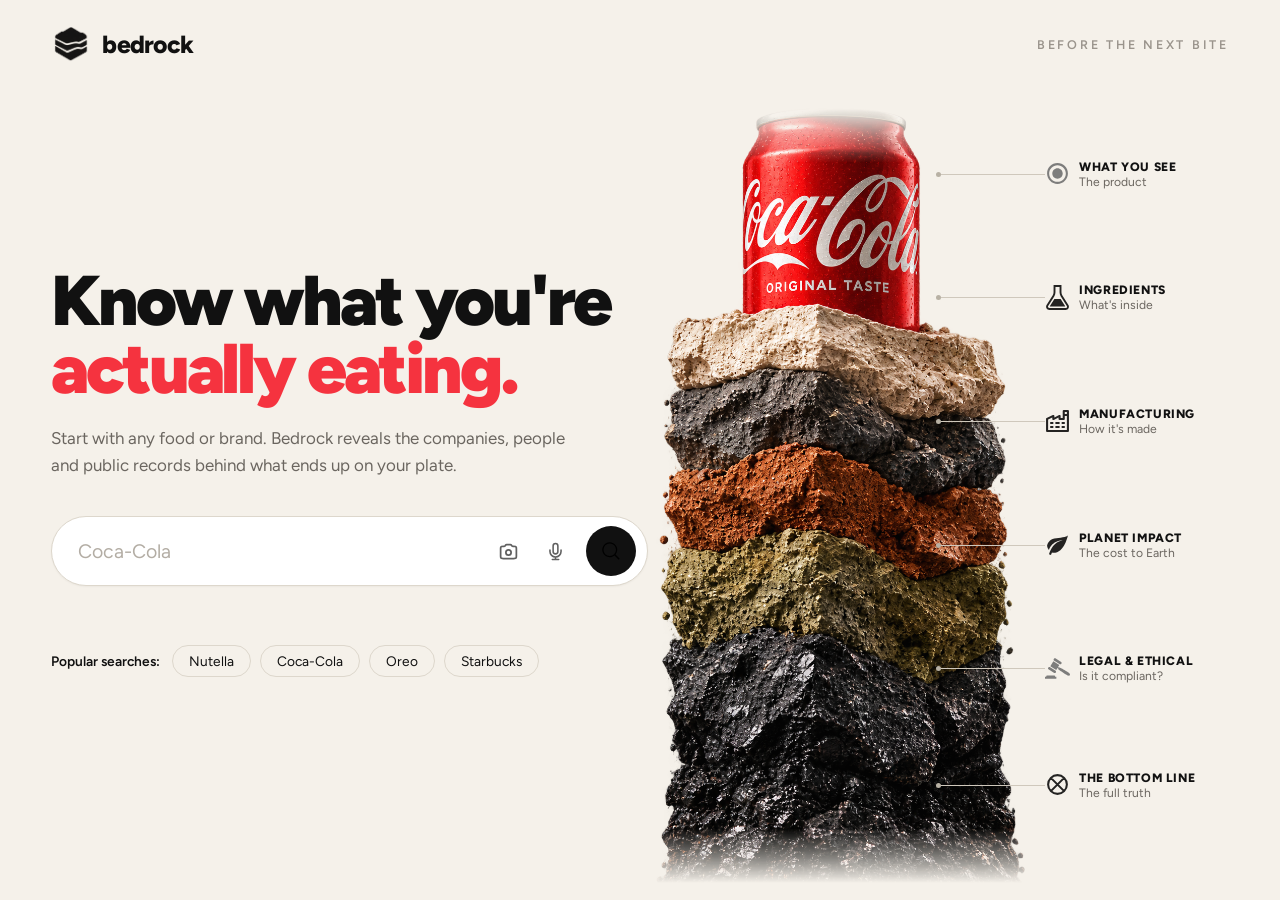
==== frontend/index.html @ 563b5933 "Merge pull request #20 from weijt606/feat/hero-ui The hero, built from the design" ====
<!doctype html>
<html lang="en">
  <head>
    <meta charset="utf-8">
    <meta name="viewport" content="width=device-width, initial-scale=1">
    <title>Bedrock — know what you're actually eating</title>
    <link rel="icon" href="assets/Logo.png">
    <link rel="preconnect" href="https://fonts.googleapis.com">
    <link rel="preconnect" href="https://fonts.gstatic.com" crossorigin>
    <link rel="stylesheet" href="https://fonts.googleapis.com/css2?family=Figtree:wght@400;500;600;800;900&family=IBM+Plex+Mono:wght@400;500&display=swap">
    <link rel="stylesheet" href="styles.css">
  </head>
  <body class="is-loading">
    <div class="skeleton-screen" aria-hidden="true">
      <div class="skeleton skeleton-logo"></div>
      <div class="skeleton-stack">
        <div class="skeleton skeleton-eyebrow"></div>
        <div class="skeleton skeleton-title"></div>
        <div class="skeleton skeleton-copy"></div>
        <div class="skeleton skeleton-composer"></div>
      </div>
    </div>

    <header class="masthead">
      <a class="brand" href="./">
        <img src="assets/Logo.png" alt="" width="40" height="38">
        <span>bedrock</span>
      </a>
      <p class="tagline">Before the next bite</p>
    </header>

    <main class="app" id="app" aria-busy="true">
      <section class="start" id="start">
        <div class="start__copy">
          <h1 id="start-title">Know what you're<br><em>actually eating.</em></h1>
          <p class="lede">
            Start with any food or brand. Bedrock reveals the companies, people and
            public records behind what ends up on your plate.
          </p>

          <form class="composer" id="intake-form" autocomplete="off">
            <div class="media-preview" id="media-preview" hidden>
              <img id="photo-preview" alt="">
              <span id="attachment-label"></span>
              <button class="remove-media" id="remove-photo" type="button" aria-label="Remove photo">&times;</button>
            </div>

            <div class="composer__bar">
              <textarea id="subject" rows="1" placeholder="Coca-Cola" aria-label="Product or brand"></textarea>

              <div class="default-controls">
                <div class="composer__actions">
                  <button class="icon-button" id="photo-button" type="button" aria-label="Photograph the label">
                    <img src="assets/camera-svgrepo-com.svg" alt="" width="21" height="21">
                  </button>
                  <input id="photo-input" type="file" accept="image/*" capture="environment" hidden>
                  <button class="icon-button" id="voice-button" type="button" aria-label="Say the name">
                    <img src="assets/microphone-alt-1-svgrepo-com.svg" alt="" width="19" height="19">
                  </button>
                  <button class="send-button" type="submit" aria-label="Trace it">
                    <img src="assets/magnifying-glass-backup-svgrepo-com.svg" alt="" width="20" height="20">
                  </button>
                </div>
              </div>

              <div class="recording-controls" hidden>
                <button class="recording-button" id="cancel-recording" type="button">Cancel</button>
                <div class="waveform" aria-hidden="true"><i></i><i></i><i></i><i></i><i></i><i></i><i></i></div>
                <button class="recording-button stop-button" id="stop-recording" type="button">Stop</button>
              </div>
            </div>
          </form>

          <p class="helper" id="helper"></p>

          <div class="popular">
            <span>Popular searches:</span>
            <button type="button" data-suggest="Nutella">Nutella</button>
            <button type="button" data-suggest="Coca-Cola">Coca-Cola</button>
            <button type="button" data-suggest="Oreo">Oreo</button>
            <button type="button" data-suggest="Starbucks">Starbucks</button>
          </div>
        </div>

        <!-- The core sample. Six strata, each one a question the dig answers. -->
        <div class="core" aria-hidden="true">
          <img class="core__stack" src="assets/Coca-cola.png" alt="">
          <ul class="core__legend">
            <li style="--y:9%"><img src="assets/circle-dot-svgrepo-com.svg" alt=""><b>What you see</b><span>The product</span></li>
            <li style="--y:26%"><img src="assets/flask-2-svgrepo-com.svg" alt=""><b>Ingredients</b><span>What's inside</span></li>
            <li style="--y:43%"><img src="assets/factory-svgrepo-com.svg" alt=""><b>Manufacturing</b><span>How it's made</span></li>
            <li style="--y:60%"><img src="assets/leaf-svgrepo-com.svg" alt=""><b>Planet impact</b><span>The cost to Earth</span></li>
            <li style="--y:77%"><img src="assets/legal-hammer-symbol-svgrepo-com.svg" alt=""><b>Legal &amp; ethical</b><span>Is it compliant?</span></li>
            <li style="--y:93%"><img src="assets/circle-quarters-svgrepo-com.svg" alt=""><b>The bottom line</b><span>The full truth</span></li>
          </ul>
        </div>
      </section>

      <section class="dig" id="dig" hidden>
        <p class="eyebrow" id="dig-subject"></p>
        <ol class="chain" id="chain"></ol>
        <p class="probe" id="probe" hidden>
          <span class="probe__q" id="probe-q"></span>
          <span class="probe__t" id="probe-t">0s</span>
        </p>
      </section>

      <section class="result" id="result" hidden>
        <div class="score" id="score"></div>
        <div id="concerns"></div>
        <ol class="story" id="story"></ol>
        <details class="sources" id="sources-wrap">
          <summary>Every document behind this <span id="sources-count"></span></summary>
          <ul class="sources__list" id="sources"></ul>
        </details>
        <button class="send-button send-button--wide" id="again" type="button">Trace another</button>
      </section>

      <details class="response" id="response-panel" hidden>
        <summary>Raw stream</summary>
        <pre id="response-output"></pre>
      </details>
    </main>

    <p class="notice" id="notice" role="status"></p>
    <script src="app.js"></script>
  </body>
</html>
---- frontend/styles.css ----
/* Bedrock — the core sample.
   Warm paper, near-black ink, one red. The hero is a literal core sample: the
   product sitting on the strata underneath it, each labelled with a question the
   dig answers. Everything below the fold keeps the same palette but goes quiet,
   because the findings should read like a record, not a landing page. */

:root {
  --paper:      #f5f1ea;
  --paper-warm: #efeae1;
  --ink:        #111111;
  --ink-soft:   #6b6660;
  --red:        #f5333f;
  --line:       #ddd7cc;
  --sans: "Figtree", -apple-system, BlinkMacSystemFont, "Segoe UI", sans-serif;
  --mono: "IBM Plex Mono", ui-monospace, SFMono-Regular, Menlo, monospace;
}

* { box-sizing: border-box; }

body {
  margin: 0;
  min-height: 100vh;
  background: var(--paper);
  color: var(--ink);
  font-family: var(--sans);
  -webkit-font-smoothing: antialiased;
  overflow-x: hidden;
}

/* ------------------------------------------------------------- masthead */
.masthead {
  display: flex; align-items: center; justify-content: space-between;
  gap: 1.5rem; padding: 1.6rem clamp(1.25rem, 4vw, 3.25rem) 0;
}
.brand { display: flex; align-items: center; gap: .7rem; text-decoration: none; color: inherit; }
.brand img { display: block; width: 40px; height: auto; }
.brand span { font-size: 1.55rem; font-weight: 800; letter-spacing: -.03em; }
.tagline {
  margin: 0; font-size: .78rem; font-weight: 600; letter-spacing: .22em;
  text-transform: uppercase; color: #9a948c;
}

/* ------------------------------------------------------------- hero */
.app { position: relative; }
.start {
  display: grid;
  grid-template-columns: minmax(0, 1.12fr) minmax(0, 1fr);
  align-items: center;
  gap: clamp(1rem, 4vw, 3rem);
  padding: clamp(1.5rem, 5vh, 4rem) clamp(1.25rem, 4vw, 3.25rem) 3rem;
  min-height: calc(100vh - 5rem);
}
.start[hidden] { display: none; }
.start__copy { max-width: 40rem; }

h1 {
  margin: 0 0 1.4rem;
  font-size: clamp(2.6rem, 5.5vw, 4.5rem);
  font-weight: 900;
  line-height: .96;
  letter-spacing: -.045em;
}
h1 em { font-style: normal; color: var(--red); }

.lede {
  margin: 0 0 2.3rem;
  max-width: 33rem;
  font-size: 1.06rem;
  line-height: 1.62;
  color: var(--ink-soft);
}

/* ------------------------------------------------------------- composer */
.composer { margin: 0; }
.composer__bar {
  display: flex; align-items: center; gap: .75rem;
  background: #fff;
  border: 1px solid var(--line);
  border-radius: 999px;
  padding: .55rem .7rem .55rem 1.6rem;
  box-shadow: 0 1px 2px rgba(17, 17, 17, .04);
  transition: border-color .2s ease, box-shadow .2s ease;
  max-width: 41rem;
}
.composer__bar:focus-within {
  border-color: #c3bcae;
  box-shadow: 0 4px 18px rgba(17, 17, 17, .07);
}
#subject {
  flex: 1; min-width: 0; border: 0; background: none; resize: none;
  font-family: inherit; font-size: 1.22rem; color: var(--ink);
  padding: .75rem 0; line-height: 1.35; max-height: 7rem;
}
#subject:focus { outline: none; }
#subject::placeholder { color: #b3ada4; }

.default-controls, .composer__actions, .recording-controls {
  display: flex; align-items: center; gap: .35rem;
}
.default-controls[hidden], .recording-controls[hidden] { display: none; }

.icon-button, .send-button {
  display: grid; place-items: center; border: 0; cursor: pointer;
  background: none; border-radius: 999px; transition: .18s ease;
}
.icon-button { width: 2.6rem; height: 2.6rem; opacity: .62; }
.icon-button:hover, .icon-button:focus-visible { opacity: 1; background: var(--paper-warm); }
.icon-button img { display: block; }

.send-button {
  width: 3.1rem; height: 3.1rem; background: var(--ink); margin-left: .25rem;
}
.send-button img { filter: invert(1); }
.send-button:hover, .send-button:focus-visible { transform: scale(1.05); }
.send-button--wide {
  width: auto; height: auto; padding: .85rem 1.7rem; color: var(--paper);
  font-family: var(--sans); font-size: .82rem; font-weight: 600;
  letter-spacing: .1em; text-transform: uppercase; margin: 2.4rem 0 0;
}

.recording-controls { flex: 1; justify-content: space-between; padding: .4rem 0; }
.recording-button {
  border: 1px solid var(--line); background: none; border-radius: 999px;
  padding: .45rem 1rem; font: inherit; font-size: .82rem; cursor: pointer; color: var(--ink-soft);
}
.recording-button.stop-button { background: var(--ink); color: var(--paper); border-color: var(--ink); }
.waveform { display: flex; align-items: center; gap: 3px; height: 1.4rem; }
.waveform i {
  width: 3px; height: 40%; background: var(--red); border-radius: 2px;
  animation: pulse .9s ease-in-out infinite;
}
.waveform i:nth-child(2n) { animation-delay: .12s; }
.waveform i:nth-child(3n) { animation-delay: .26s; }
@keyframes pulse { 0%, 100% { height: 25%; } 50% { height: 100%; } }

.media-preview {
  display: flex; align-items: center; gap: .8rem; margin: 0 0 .9rem;
  padding: .55rem .8rem; border: 1px solid var(--line); border-radius: 1rem;
  background: #fff; max-width: 41rem; font-size: .86rem; color: var(--ink-soft);
}
.media-preview[hidden] { display: none; }
.media-preview img { width: 2.6rem; height: 2.6rem; object-fit: cover; border-radius: .6rem; }
.remove-media {
  margin-left: auto; border: 0; background: none; cursor: pointer;
  font-size: 1.3rem; line-height: 1; color: var(--ink-soft);
}

.helper { margin: .9rem 0 0; min-height: 1.2rem; font-size: .84rem; color: var(--ink-soft); }

.popular {
  display: flex; align-items: center; flex-wrap: wrap; gap: .55rem;
  margin: 1.6rem 0 0; font-size: .86rem;
}
.popular span { font-weight: 600; margin-right: .2rem; }
.popular button {
  border: 1px solid var(--line); background: none; border-radius: 999px;
  padding: .42rem 1rem; font: inherit; font-size: .86rem; cursor: pointer;
  color: var(--ink); transition: .18s ease;
}
.popular button:hover, .popular button:focus-visible { background: #fff; border-color: #c3bcae; }

/* ------------------------------------------------------------- core sample */
.core { position: relative; align-self: stretch; min-height: 30rem; }
.core__stack {
  position: absolute; right: 26%; bottom: -3rem; height: calc(100% + 3rem);
  width: auto; max-width: none; object-fit: contain; object-position: bottom;
  /* The photograph carries its own dark studio ground. Two masks are composited
     so it sits on paper instead of reading as a pasted rectangle: a soft ellipse
     that holds the subject, and edge fades that kill the four straight borders. */
  -webkit-mask-image:
    linear-gradient(to right, transparent 0, #000 9%, #000 91%, transparent 100%),
    linear-gradient(to bottom, transparent 0, #000 7%, #000 93%, transparent 100%);
  mask-image:
    linear-gradient(to right, transparent 0, #000 9%, #000 91%, transparent 100%),
    linear-gradient(to bottom, transparent 0, #000 7%, #000 93%, transparent 100%);
  -webkit-mask-composite: source-in;
  mask-composite: intersect;
  -webkit-mask-repeat: no-repeat;
  mask-repeat: no-repeat;
  -webkit-mask-size: 100% 100%;
  mask-size: 100% 100%;
}

.core__legend { position: absolute; inset: 0; margin: 0; padding: 0; list-style: none; }
.core__legend li {
  position: absolute; right: 0; top: var(--y); transform: translateY(-50%);
  display: grid; grid-template-columns: 1.55rem 1fr; column-gap: .6rem;
  width: 11.5rem; align-items: center;
}
/* the leader line back to the stratum it names */
.core__legend li::before {
  content: ""; position: absolute; right: 100%; top: 50%; width: 6.5rem;
  height: 1px; background: #cfc8bc;
}
.core__legend li::after {
  content: ""; position: absolute; right: calc(100% + 6.5rem); top: 50%;
  width: 5px; height: 5px; margin-top: -2px; border-radius: 50%; background: #b8b1a4;
}
.core__legend img { grid-row: span 2; width: 1.55rem; height: 1.55rem; opacity: .85; }
.core__legend b {
  font-size: .76rem; font-weight: 800; letter-spacing: .05em; text-transform: uppercase;
}
.core__legend span { font-size: .76rem; color: var(--ink-soft); }

/* ------------------------------------------------------------- the dig */
.dig, .result { width: min(46rem, 92vw); margin: 0 auto; padding: 0 0 3rem; }
.dig[hidden], .result[hidden] { display: none; }
.eyebrow {
  font-family: var(--mono); font-size: .7rem; letter-spacing: .2em;
  text-transform: uppercase; color: var(--ink-soft); margin: 0 0 1rem;
}

.chain { list-style: none; margin: 1.4rem 0 0; padding: 0; }
.chain li {
  position: relative; padding: 1rem 0 1rem 1.9rem; border-left: 1px solid var(--line);
  animation: rise .5s cubic-bezier(.2, .7, .3, 1) both;
}
.chain li::before {
  content: ""; position: absolute; left: -4.5px; top: 1.45rem;
  width: 8px; height: 8px; border-radius: 50%; background: var(--ink);
}
.chain li[data-provisional="true"] { border-left-style: dashed; opacity: .6; }
.chain li[data-provisional="true"]::before { background: none; border: 1px solid var(--ink); }
.chain li[data-terminal="true"]::before { background: var(--red); box-shadow: 0 0 0 4px rgba(245, 51, 63, .16); }
@keyframes rise { from { opacity: 0; transform: translateY(14px); } to { opacity: 1; transform: none; } }

.chain__step {
  font-family: var(--mono); font-size: .64rem; letter-spacing: .18em;
  text-transform: uppercase; color: var(--ink-soft); margin: 0 0 .3rem;
}
.chain__name { font-family: var(--mono); font-size: 1.02rem; line-height: 1.35; margin: 0; }
.chain__name[data-human="true"] { font-family: var(--sans); font-size: 1.35rem; font-weight: 800; letter-spacing: -.02em; }
.chain__meta { font-family: var(--mono); font-size: .78rem; line-height: 1.7; color: var(--ink-soft); margin: .35rem 0 0; }
.chain__addr { font-family: var(--mono); font-size: .9rem; line-height: 1.5; margin: .5rem 0 0; }

.probe {
  display: flex; gap: .7rem; align-items: baseline; font-family: var(--mono);
  font-size: .76rem; color: var(--ink-soft); margin: 1rem 0 0; padding-left: 1.9rem;
}
.probe__t { font-variant-numeric: tabular-nums; opacity: .7; }
.probe__q::after { content: "…"; }

.gap {
  border: 1px solid var(--line); padding: 1rem 1.1rem; margin: 1.2rem 0 0 1.9rem;
  font-family: var(--mono); font-size: .82rem; background: #fff;
}
.gap b { font-weight: 500; color: var(--red); }
.gap ul { margin: .6rem 0 0; padding-left: 1.1rem; color: var(--ink-soft); font-size: .74rem; line-height: 1.8; }

/* ------------------------------------------------------------- result */
.score { display: flex; flex-wrap: wrap; gap: 2.2rem; margin: 0 0 2.4rem; }
.score div b {
  display: block; font-size: 2.7rem; font-weight: 900; letter-spacing: -.045em; line-height: 1;
}
.score div span {
  font-family: var(--mono); font-size: .66rem; letter-spacing: .1em;
  text-transform: uppercase; color: var(--ink-soft);
}
.score .hot b { color: var(--red); }

.concern { border: 1px solid var(--line); background: #fff; padding: 1.1rem 1.2rem; margin: 0 0 .9rem; }
.concern[data-status="found"] { border-color: var(--red); }
.concern__head {
  display: flex; justify-content: space-between; gap: 1rem; align-items: baseline;
  font-family: var(--mono); font-size: .7rem; letter-spacing: .14em; text-transform: uppercase;
  color: var(--ink-soft);
}
.concern[data-status="found"] .concern__head { color: var(--red); }
.concern__flag { margin: .8rem 0 0; }
.concern__about {
  font-family: var(--mono); font-size: .72rem; letter-spacing: .06em;
  background: var(--ink); color: var(--paper); padding: .14rem .42rem;
}
.concern__title { font-size: 1rem; line-height: 1.45; margin: .4rem 0 0; }
.concern__sum, .concern__note {
  font-family: var(--mono); font-size: .76rem; line-height: 1.65;
  color: var(--ink-soft); margin: .3rem 0 0;
}
.concern__note { margin-top: .8rem; }

.story { list-style: none; margin: 2.6rem 0 0; padding: 0; }
.story li { padding: .95rem 0; border-top: 1px solid var(--line); }
.story li:first-child { border-top: 0; }
.story__kind {
  font-family: var(--mono); font-size: .62rem; letter-spacing: .18em;
  text-transform: uppercase; color: #a8a29a; margin: 0;
}
.story__head { font-size: 1.06rem; line-height: 1.45; margin: .3rem 0 0; }
.story li[data-weight="high"] .story__head {
  font-size: 1.65rem; font-weight: 800; letter-spacing: -.025em; line-height: 1.15;
}
.story li[data-kind="concern"][data-weight="high"] .story__head { color: var(--red); }
.story__detail { font-family: var(--mono); font-size: .78rem; line-height: 1.65; color: var(--ink-soft); margin: .35rem 0 0; }

.sources { margin: 2.6rem 0 0; font-family: var(--mono); font-size: .78rem; }
.sources summary { cursor: pointer; color: var(--ink-soft); }
.sources__list { margin: .9rem 0 0; padding-left: 1.1rem; line-height: 1.9; word-break: break-all; }
.sources__list a { color: var(--ink); }

.response { width: min(46rem, 92vw); margin: 0 auto 3rem; font-family: var(--mono); font-size: .72rem; }
.response[hidden] { display: none; }
.response summary { cursor: pointer; color: var(--ink-soft); }
.response pre { overflow-x: auto; background: #fff; border: 1px solid var(--line); padding: 1rem; }

.notice {
  position: fixed; left: 50%; bottom: 1.6rem; transform: translate(-50%, 1rem);
  background: var(--ink); color: var(--paper); padding: .7rem 1.2rem; border-radius: 999px;
  font-size: .85rem; opacity: 0; pointer-events: none; transition: .25s ease; z-index: 20;
}
.notice.show { opacity: 1; transform: translate(-50%, 0); }

/* ------------------------------------------------------------- skeleton */
.skeleton-screen {
  position: fixed; inset: 0; z-index: 30; background: var(--paper);
  padding: 1.6rem clamp(1.25rem, 4vw, 3.25rem); opacity: 0; pointer-events: none;
  transition: opacity .35s ease;
}
body.is-loading .skeleton-screen { opacity: 1; }
.skeleton { background: linear-gradient(90deg, #e8e2d8, #f1ece3, #e8e2d8); border-radius: .6rem; }
.skeleton-logo { width: 9rem; height: 2.4rem; }
.skeleton-stack { display: grid; gap: 1.2rem; max-width: 38rem; margin-top: 5rem; }
.skeleton-eyebrow { width: 12rem; height: 1rem; }
.skeleton-title { width: 100%; height: 8rem; }
.skeleton-copy { width: 80%; height: 3.4rem; }
.skeleton-composer { width: 100%; height: 4rem; border-radius: 999px; }

/* ------------------------------------------------------------- responsive */
@media (max-width: 980px) {
  .start { grid-template-columns: 1fr; min-height: 0; }
  .core { min-height: 24rem; order: -1; }
  .core__stack { right: 30%; height: 100%; bottom: 0; }
  .core__legend li { width: 9.5rem; }
  .core__legend li::before { width: 3rem; }
  .core__legend li::after { right: calc(100% + 3rem); }
}
@media (max-width: 640px) {
  .core { display: none; }
  h1 { font-size: clamp(2.4rem, 11vw, 3.2rem); }
}
@media (prefers-reduced-motion: reduce) {
  * { animation-duration: .01ms !important; transition-duration: .01ms !important; }
}
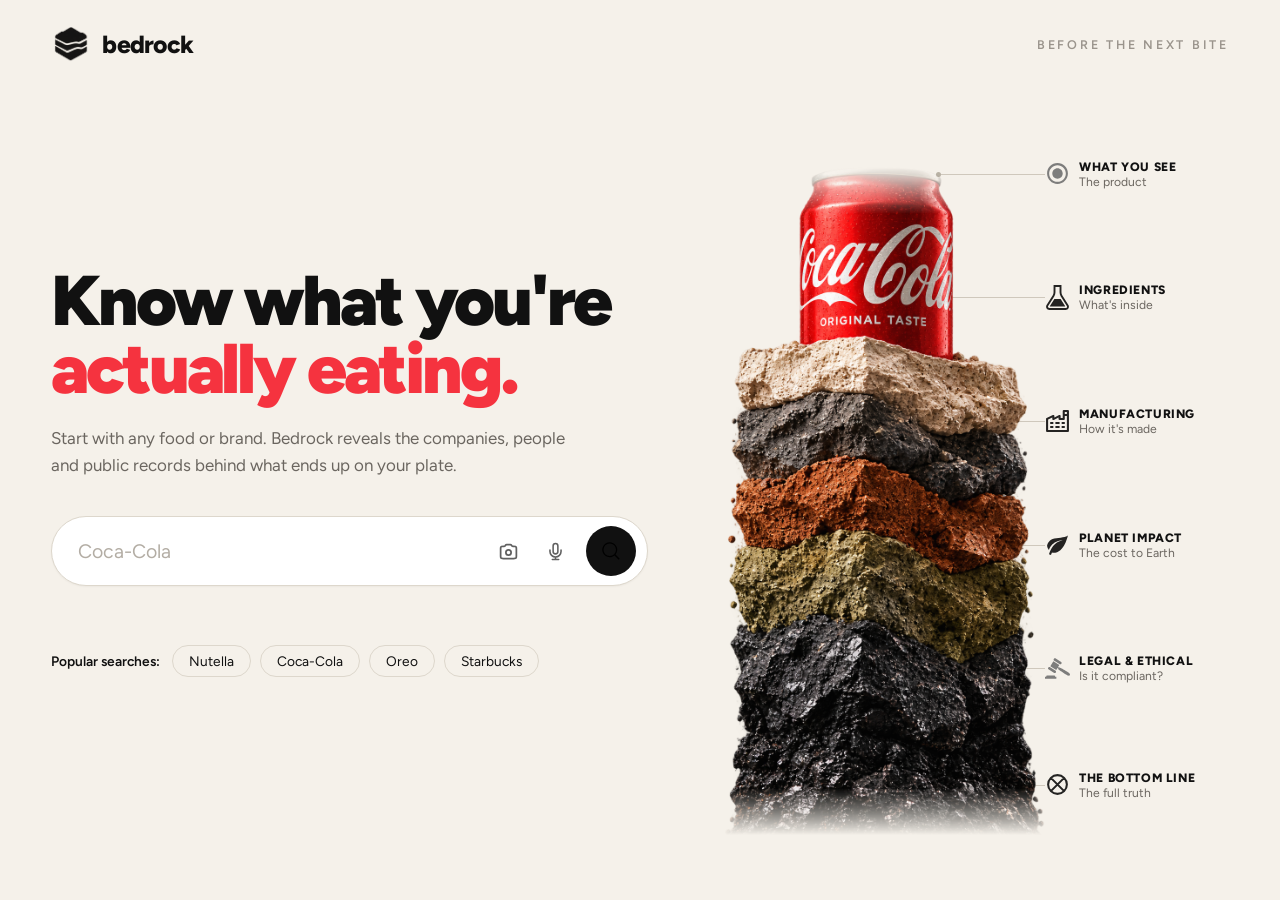
==== commit d3e3ffb1: "Merge pull request #24 from weijt606/feat/hero-product The product on the plinth is the one you aske" ====
--- a/frontend/index.html
+++ b/frontend/index.html
@@ -82,9 +82,17 @@
           </div>
         </div>
 
-        <!-- The core sample. Six strata, each one a question the dig answers. -->
+        <!-- The core sample. The plinth never changes — it is what everything is
+             made of. The product on top is whatever the person just named. -->
         <div class="core" aria-hidden="true">
-          <img class="core__stack" src="assets/Coca-cola.png" alt="">
+          <!-- Until somebody names something, the hero is the photograph as shot:
+               the can already standing on the strata. The moment there is a real
+               subject it cross-fades to the plinth with that product on top. -->
+          <img class="core__default" id="core-default" src="assets/hero-default.png" alt="">
+          <div class="core__product" id="core-product">
+            <img id="core-product-img" alt="">
+          </div>
+          <img class="core__plinth" id="core-plinth" src="assets/plinth.png" alt="">
           <ul class="core__legend">
             <li style="--y:9%"><img src="assets/circle-dot-svgrepo-com.svg" alt=""><b>What you see</b><span>The product</span></li>
             <li style="--y:26%"><img src="assets/flask-2-svgrepo-com.svg" alt=""><b>Ingredients</b><span>What's inside</span></li>
--- a/frontend/styles.css
+++ b/frontend/styles.css
@@ -161,25 +161,62 @@
 
 /* ------------------------------------------------------------- core sample */
 .core { position: relative; align-self: stretch; min-height: 30rem; }
-.core__stack {
-  position: absolute; right: 26%; bottom: -3rem; height: calc(100% + 3rem);
-  width: auto; max-width: none; object-fit: contain; object-position: bottom;
-  /* The photograph carries its own dark studio ground. Two masks are composited
-     so it sits on paper instead of reading as a pasted rectangle: a soft ellipse
-     that holds the subject, and edge fades that kill the four straight borders. */
+/* The shot as taken, used until there is a real subject. It carries its own dark
+   studio ground, so its edges are masked into the paper. */
+.core__default {
+  position: absolute; left: 34%; bottom: 0; transform: translateX(-50%);
+  height: 92%; width: auto; max-width: none; object-fit: contain; object-position: bottom;
   -webkit-mask-image:
     linear-gradient(to right, transparent 0, #000 9%, #000 91%, transparent 100%),
     linear-gradient(to bottom, transparent 0, #000 7%, #000 93%, transparent 100%);
   mask-image:
     linear-gradient(to right, transparent 0, #000 9%, #000 91%, transparent 100%),
     linear-gradient(to bottom, transparent 0, #000 7%, #000 93%, transparent 100%);
-  -webkit-mask-composite: source-in;
-  mask-composite: intersect;
-  -webkit-mask-repeat: no-repeat;
-  mask-repeat: no-repeat;
-  -webkit-mask-size: 100% 100%;
-  mask-size: 100% 100%;
-}
+  -webkit-mask-composite: source-in; mask-composite: intersect;
+  -webkit-mask-repeat: no-repeat; mask-repeat: no-repeat;
+  -webkit-mask-size: 100% 100%; mask-size: 100% 100%;
+  transition: opacity .5s ease;
+  z-index: 3;
+}
+.core.is-live .core__default { opacity: 0; pointer-events: none; }
+.core__plinth, .core__product { opacity: 0; transition: opacity .5s ease; }
+.core.is-live .core__plinth, .core.is-live .core__product { opacity: 1; }
+
+/* The plinth is fixed: it is the strata, and they do not change with the
+   product. Only the thing standing on them does. */
+.core__plinth {
+  position: absolute; left: 34%; bottom: 2%; transform: translateX(-50%);
+  height: 68%; width: auto; max-width: none; object-fit: contain; object-position: bottom;
+  /* Above the product on purpose: anything taller than the top stratum then
+     tucks into the rock rather than spearing through it, which reads as
+     embedded rather than broken. */
+  z-index: 2;
+  /* The photograph carries its own dark studio ground. Two masks are composited
+     so it sits on paper instead of reading as a pasted rectangle: a soft ellipse
+     that holds the subject, and edge fades that kill the four straight borders. */
+  /* The plinth is already cut out, so it only needs its base softened into the
+     paper — it should look quarried, not placed. */
+  -webkit-mask-image: linear-gradient(to bottom, #000 82%, transparent 100%);
+  mask-image: linear-gradient(to bottom, #000 82%, transparent 100%);
+  filter: drop-shadow(0 24px 34px rgba(40, 30, 20, .22));
+}
+
+/* The product sits on the top stratum, scaled to the plinth so a tall bottle and
+   a flat packet both land at the same place. */
+.core__product {
+  position: absolute; left: 34%; bottom: 60%; transform: translateX(-50%);
+  display: grid; place-items: end center; z-index: 1;
+  transition: opacity .45s ease, transform .45s cubic-bezier(.2, .7, .3, 1);
+}
+.core__product img {
+  /* Capped in viewport units rather than percentages: the core column's height
+     is only ever indefinite, so a percentage cap silently does nothing and a
+     two-litre bottle renders at full size straight through the plinth. */
+  max-height: 26vh; max-width: 15vw; width: auto; height: auto;
+  object-fit: contain; object-position: bottom;
+  filter: drop-shadow(0 14px 20px rgba(40, 30, 20, .32));
+}
+.core.is-live .core__product.is-swapping { opacity: 0; transform: translate(-50%, -14px); }
 
 .core__legend { position: absolute; inset: 0; margin: 0; padding: 0; list-style: none; }
 .core__legend li {
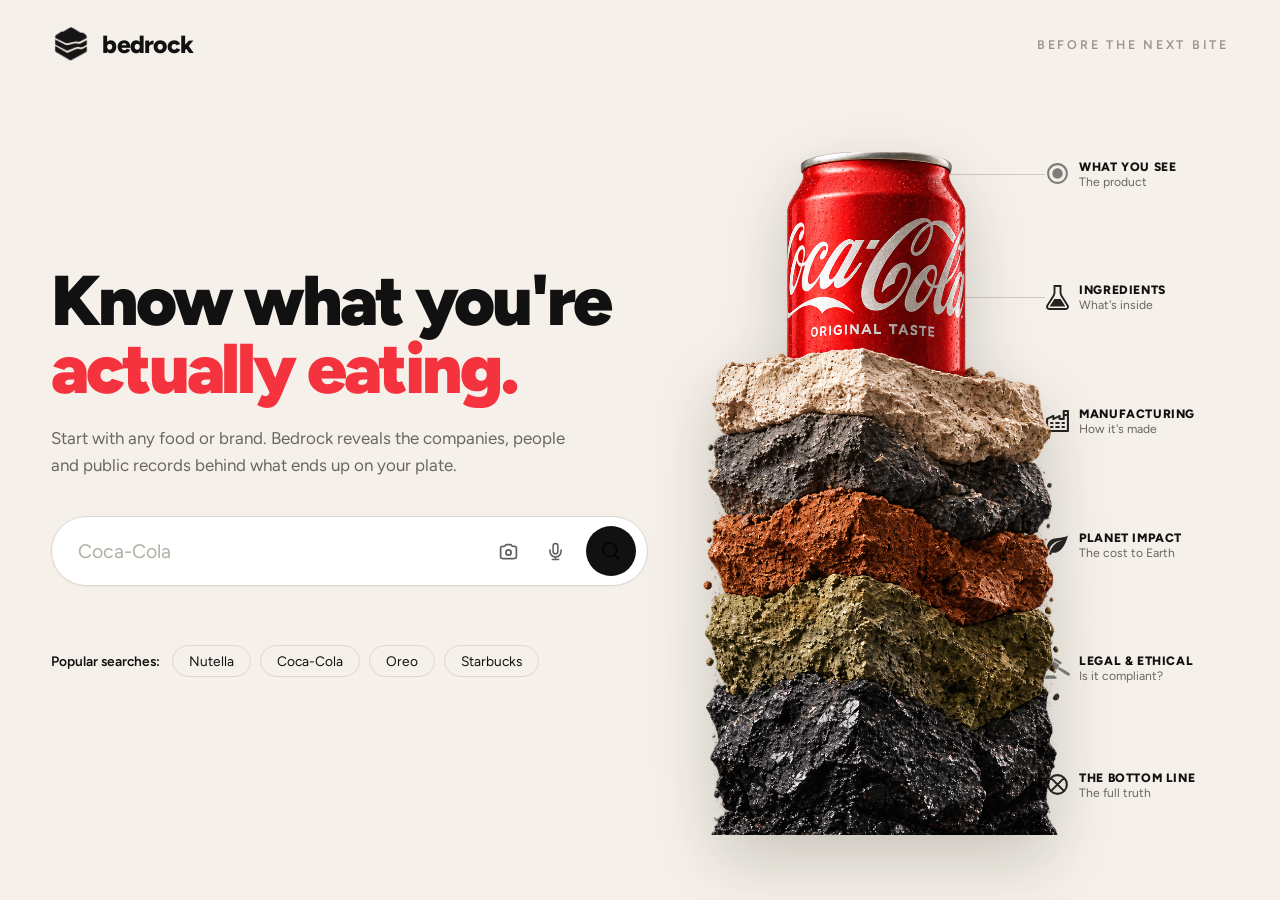
==== commit dd166bbc: "Close the starlette advisory upstream, and unify three name normalisers into one **The dependency.**" ====
--- a/frontend/index.html
+++ b/frontend/index.html
@@ -85,9 +85,10 @@
         <!-- The core sample. The plinth never changes — it is what everything is
              made of. The product on top is whatever the person just named. -->
         <div class="core" aria-hidden="true">
-          <!-- Until somebody names something, the hero is the photograph as shot:
-               the can already standing on the strata. The moment there is a real
-               subject it cross-fades to the plinth with that product on top. -->
+          <!-- Until there is a subject, the hero is the shot as taken — already
+               cut out, so nothing has to be masked and no dark ground shows. The
+               moment somebody names something it cross-fades to the plinth with
+               that product standing on it. -->
           <img class="core__default" id="core-default" src="assets/hero-default.png" alt="">
           <div class="core__product" id="core-product">
             <img id="core-product-img" alt="">
@@ -114,10 +115,10 @@
       </section>
 
       <section class="result" id="result" hidden>
-        <div class="score" id="score"></div>
-        <div id="concerns"></div>
-        <ol class="story" id="story"></ol>
-        <details class="sources" id="sources-wrap">
+        <div class="score" id="score" hidden></div>
+        <div id="concerns" hidden></div>
+        <ol class="story" id="story" hidden></ol>
+        <details class="sources" id="sources-wrap" hidden>
           <summary>Every document behind this <span id="sources-count"></span></summary>
           <ul class="sources__list" id="sources"></ul>
         </details>
@@ -131,6 +132,7 @@
     </main>
 
     <p class="notice" id="notice" role="status"></p>
+    <script src="play.js"></script>
     <script src="app.js"></script>
   </body>
 </html>
--- a/frontend/styles.css
+++ b/frontend/styles.css
@@ -161,22 +161,14 @@
 
 /* ------------------------------------------------------------- core sample */
 .core { position: relative; align-self: stretch; min-height: 30rem; }
-/* The shot as taken, used until there is a real subject. It carries its own dark
-   studio ground, so its edges are masked into the paper. */
+/* The shot as taken, cut out, used until there is a real subject. No mask and no
+   studio ground: the file already has an alpha channel. */
 .core__default {
   position: absolute; left: 34%; bottom: 0; transform: translateX(-50%);
-  height: 92%; width: auto; max-width: none; object-fit: contain; object-position: bottom;
-  -webkit-mask-image:
-    linear-gradient(to right, transparent 0, #000 9%, #000 91%, transparent 100%),
-    linear-gradient(to bottom, transparent 0, #000 7%, #000 93%, transparent 100%);
-  mask-image:
-    linear-gradient(to right, transparent 0, #000 9%, #000 91%, transparent 100%),
-    linear-gradient(to bottom, transparent 0, #000 7%, #000 93%, transparent 100%);
-  -webkit-mask-composite: source-in; mask-composite: intersect;
-  -webkit-mask-repeat: no-repeat; mask-repeat: no-repeat;
-  -webkit-mask-size: 100% 100%; mask-size: 100% 100%;
-  transition: opacity .5s ease;
-  z-index: 3;
+  height: 94%; width: auto; max-width: none;
+  object-fit: contain; object-position: bottom;
+  filter: drop-shadow(0 24px 34px rgba(40, 30, 20, .22));
+  transition: opacity .5s ease; z-index: 3;
 }
 .core.is-live .core__default { opacity: 0; pointer-events: none; }
 .core__plinth, .core__product { opacity: 0; transition: opacity .5s ease; }
@@ -334,6 +326,27 @@
 .sources__list { margin: .9rem 0 0; padding-left: 1.1rem; line-height: 1.9; word-break: break-all; }
 .sources__list a { color: var(--ink); }
 
+/* ------------------------------------------------------------- citations */
+/* Every claim carries its documents directly underneath. The publisher is the
+   readable half; the URL is the proof, and it lives in the href. A list at the
+   foot of the page is a bibliography, not a citation — the reader cannot tell
+   which line it backs. */
+.cite {
+  display: flex; flex-wrap: wrap; gap: .3rem .75rem; margin: .5rem 0 0;
+  font-family: var(--mono); font-size: .68rem; letter-spacing: .03em;
+}
+.cite a {
+  color: var(--ink-soft); text-decoration: none;
+  border-bottom: 1px solid currentColor; padding-bottom: 1px;
+  transition: color .18s ease;
+}
+.cite a::before { content: "↗\00a0"; opacity: .55; }
+.cite a:hover, .cite a:focus-visible { color: var(--red); }
+.cite__q { opacity: .42; }
+.story__detail + .cite, .chain__addr + .cite { margin-top: .55rem; }
+.sources__url { opacity: .4; word-break: break-all; }
+
+
 .response { width: min(46rem, 92vw); margin: 0 auto 3rem; font-family: var(--mono); font-size: .72rem; }
 .response[hidden] { display: none; }
 .response summary { cursor: pointer; color: var(--ink-soft); }
@@ -377,3 +390,71 @@
 @media (prefers-reduced-motion: reduce) {
   * { animation-duration: .01ms !important; transition-duration: .01ms !important; }
 }
+
+/* ---------------------------------------------------------------- the deal */
+/* One finding per card. A list is read in four seconds and forgotten; the
+   argument of this product is that the reader is wrong, and being wrong needs
+   a bet and a pause. */
+.pc { display:grid; place-items:center; min-height:64svh; padding:2rem 0 4rem; }
+.pc-card { display:grid; gap:1.3rem; justify-items:center; text-align:center;
+  max-width:40rem; animation:pcRise .55s cubic-bezier(.2,.7,.3,1) both; }
+.pc-card > * { margin:0; }
+@keyframes pcRise { from { opacity:0; transform:translateY(18px); } to { opacity:1; transform:none; } }
+
+.pc-eyebrow { font:500 .63rem/1 var(--mono); letter-spacing:.18em; text-transform:uppercase;
+  color:var(--ink-soft); }
+.pc-head { font-family:var(--sans); font-weight:800; letter-spacing:-.035em; line-height:1.02;
+  font-size:clamp(1.9rem,1rem + 3.6vw,3.2rem); max-width:18ch; text-wrap:balance; }
+.pc-head--under { font-weight:600; font-size:clamp(1.15rem,.85rem + 1.3vw,1.7rem);
+  letter-spacing:-.02em; line-height:1.15; max-width:24ch; }
+.pc-figure { font-family:var(--sans); font-weight:900; color:var(--red);
+  font-size:clamp(4rem,2rem + 11vw,8.5rem); line-height:.84; letter-spacing:-.055em;
+  font-variant-numeric:tabular-nums; }
+.pc-say { font-size:1rem; line-height:1.55; color:var(--ink-soft); max-width:40ch; }
+
+.pc-chips { display:flex; flex-wrap:wrap; gap:.55rem; justify-content:center; }
+.pc-chip { font:500 .95rem var(--sans); padding:.7rem 1.5rem; border:1px solid var(--line);
+  border-radius:2rem; background:var(--paper-warm); color:var(--ink); cursor:pointer;
+  transition:border-color .18s, background .18s, transform .18s; }
+.pc-chip:hover { border-color:var(--ink); transform:translateY(-1px); }
+.pc-chip:focus-visible { outline:2px solid var(--red); outline-offset:3px; }
+
+.pc-cite { display:flex; flex-wrap:wrap; gap:.3rem .8rem; justify-content:center;
+  font-family:var(--mono); font-size:.68rem; }
+.pc-cite a { color:var(--ink-soft); text-decoration:none; border-bottom:1px solid currentColor;
+  transition:color .18s; }
+.pc-cite a::before { content:"\2197\00a0"; opacity:.55; }
+.pc-cite a:hover, .pc-cite a:focus-visible { color:var(--red); }
+.pc-cite span { color:var(--ink-soft); opacity:.6; }
+
+.pc-qs { list-style:none; margin:0; padding:0; display:grid; gap:.45rem; text-align:left; }
+.pc-qs li { font-family:var(--mono); font-size:.74rem; color:var(--ink-soft);
+  display:grid; grid-template-columns:1fr auto; gap:1.4rem; }
+.pc-qs li::before { content:"\203A\00a0"; opacity:.5; }
+.pc-qs li::after { content:"rows = 0"; color:var(--red); }
+
+.pc-kin { list-style:none; margin:0; padding:0; display:flex; flex-wrap:wrap; gap:.4rem;
+  justify-content:center; max-width:38rem; }
+.pc-kin li { font:500 .8rem var(--sans); padding:.35rem .75rem; border:1px solid var(--line);
+  border-radius:.5rem; background:var(--paper-warm); opacity:0; transform:translateY(6px);
+  transition:opacity .3s ease, transform .3s ease; }
+.pc-kin li.in { opacity:1; transform:none; }
+
+.pc-tally { display:flex; flex-wrap:wrap; gap:1.2rem 2rem; justify-content:center;
+  padding-top:.9rem; border-top:1px solid var(--line); max-width:36rem; }
+.pc-tally div { text-align:center; }
+.pc-tally div b { display:block; font:500 1.02rem/1.3 var(--mono); font-variant-numeric:tabular-nums; }
+.pc-tally div span { font:400 .6rem var(--mono); letter-spacing:.1em; text-transform:uppercase;
+  color:var(--ink-soft); }
+
+.pc-spine { display:flex; gap:.35rem; justify-content:center; margin:0 0 2rem; }
+.pc-spine i { display:block; width:1.3rem; height:2px; background:var(--ink); opacity:.14;
+  transition:opacity .3s, width .3s; }
+.pc-spine i.on { opacity:.8; width:2rem; }
+
+.result[data-gate="false"] { cursor:pointer; }
+@media (prefers-reduced-motion:reduce) { .pc-card { animation:none; } }
+
+/* The hidden attribute must win over any display rule above, or the flat
+   collections the deck replaces keep showing underneath it. */
+[hidden] { display:none !important; }
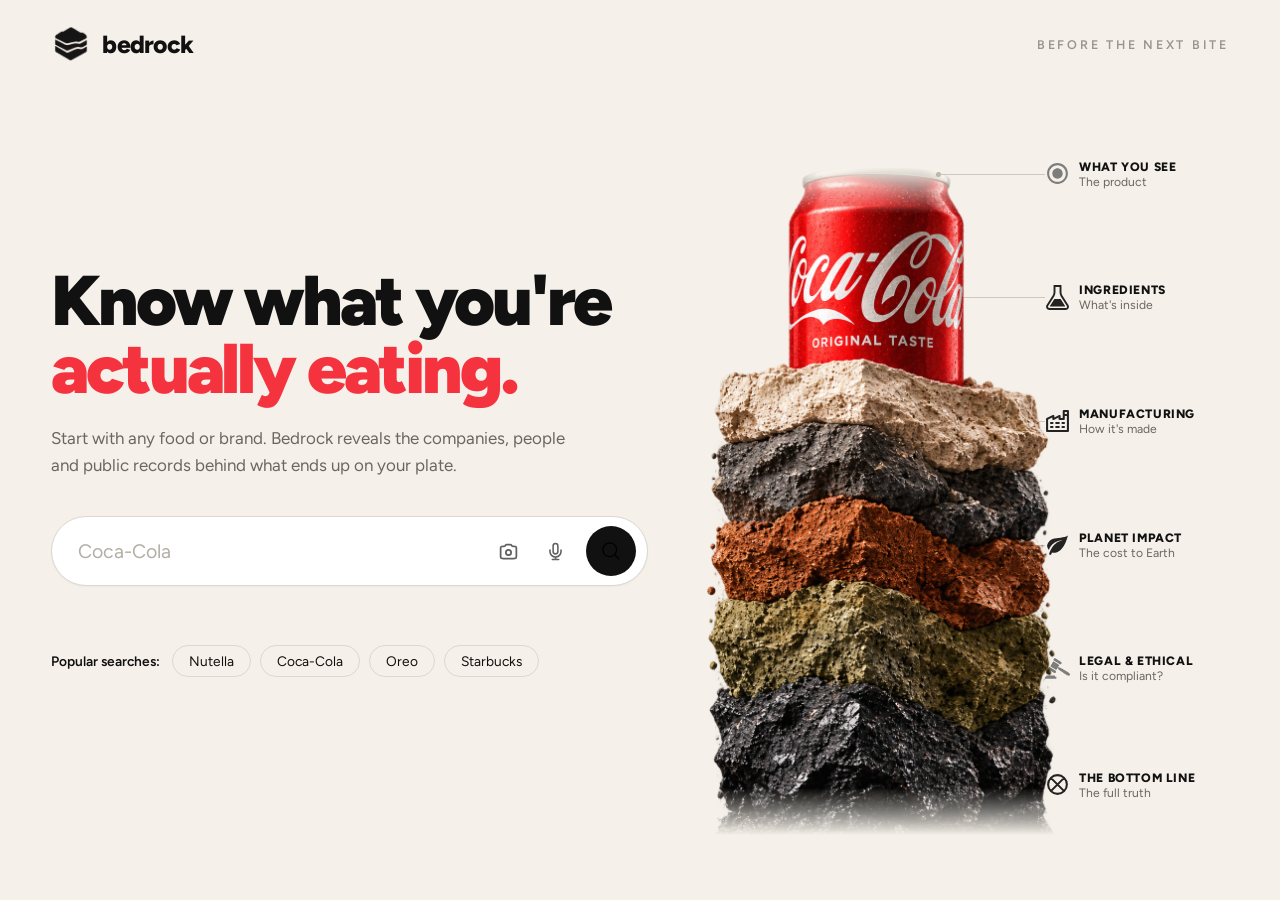
==== commit d87ba23e: "Deal the result as cards instead of printing it as a list The finished sample was rendered as a flat" ====
--- a/frontend/index.html
+++ b/frontend/index.html
@@ -85,10 +85,9 @@
         <!-- The core sample. The plinth never changes — it is what everything is
              made of. The product on top is whatever the person just named. -->
         <div class="core" aria-hidden="true">
-          <!-- Until there is a subject, the hero is the shot as taken — already
-               cut out, so nothing has to be masked and no dark ground shows. The
-               moment somebody names something it cross-fades to the plinth with
-               that product standing on it. -->
+          <!-- Until somebody names something, the hero is the photograph as shot:
+               the can already standing on the strata. The moment there is a real
+               subject it cross-fades to the plinth with that product on top. -->
           <img class="core__default" id="core-default" src="assets/hero-default.png" alt="">
           <div class="core__product" id="core-product">
             <img id="core-product-img" alt="">
--- a/frontend/styles.css
+++ b/frontend/styles.css
@@ -161,14 +161,22 @@
 
 /* ------------------------------------------------------------- core sample */
 .core { position: relative; align-self: stretch; min-height: 30rem; }
-/* The shot as taken, cut out, used until there is a real subject. No mask and no
-   studio ground: the file already has an alpha channel. */
+/* The shot as taken, used until there is a real subject. It carries its own dark
+   studio ground, so its edges are masked into the paper. */
 .core__default {
   position: absolute; left: 34%; bottom: 0; transform: translateX(-50%);
-  height: 94%; width: auto; max-width: none;
-  object-fit: contain; object-position: bottom;
-  filter: drop-shadow(0 24px 34px rgba(40, 30, 20, .22));
-  transition: opacity .5s ease; z-index: 3;
+  height: 92%; width: auto; max-width: none; object-fit: contain; object-position: bottom;
+  -webkit-mask-image:
+    linear-gradient(to right, transparent 0, #000 9%, #000 91%, transparent 100%),
+    linear-gradient(to bottom, transparent 0, #000 7%, #000 93%, transparent 100%);
+  mask-image:
+    linear-gradient(to right, transparent 0, #000 9%, #000 91%, transparent 100%),
+    linear-gradient(to bottom, transparent 0, #000 7%, #000 93%, transparent 100%);
+  -webkit-mask-composite: source-in; mask-composite: intersect;
+  -webkit-mask-repeat: no-repeat; mask-repeat: no-repeat;
+  -webkit-mask-size: 100% 100%; mask-size: 100% 100%;
+  transition: opacity .5s ease;
+  z-index: 3;
 }
 .core.is-live .core__default { opacity: 0; pointer-events: none; }
 .core__plinth, .core__product { opacity: 0; transition: opacity .5s ease; }
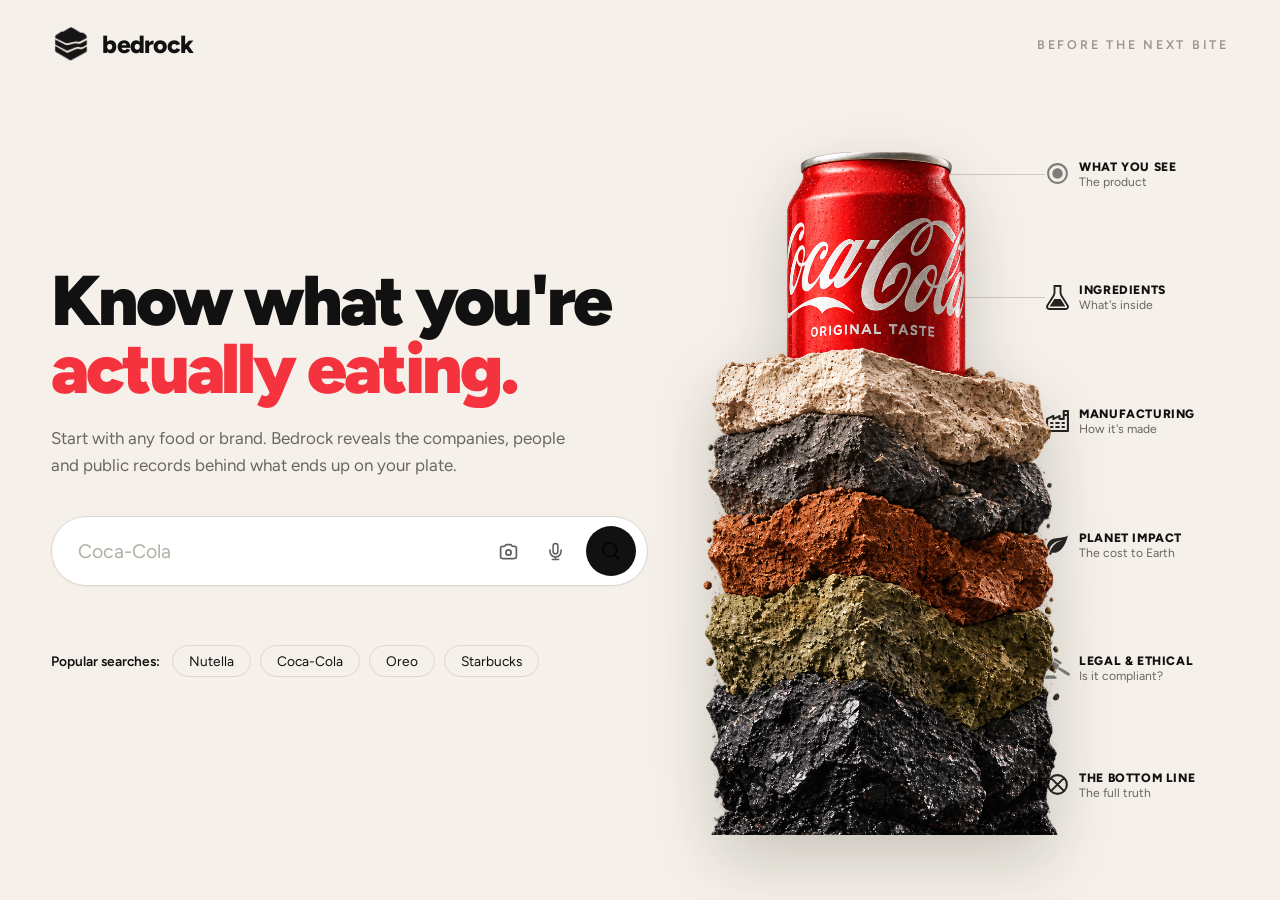
==== commit f403b7a1: "Merge pull request #27 from weijt606/fix/token-and-naming Token out of the repo, one name normaliser" ====
--- a/frontend/index.html
+++ b/frontend/index.html
@@ -85,9 +85,10 @@
         <!-- The core sample. The plinth never changes — it is what everything is
              made of. The product on top is whatever the person just named. -->
         <div class="core" aria-hidden="true">
-          <!-- Until somebody names something, the hero is the photograph as shot:
-               the can already standing on the strata. The moment there is a real
-               subject it cross-fades to the plinth with that product on top. -->
+          <!-- Until there is a subject, the hero is the shot as taken — already
+               cut out, so nothing has to be masked and no dark ground shows. The
+               moment somebody names something it cross-fades to the plinth with
+               that product standing on it. -->
           <img class="core__default" id="core-default" src="assets/hero-default.png" alt="">
           <div class="core__product" id="core-product">
             <img id="core-product-img" alt="">
--- a/frontend/styles.css
+++ b/frontend/styles.css
@@ -161,22 +161,14 @@
 
 /* ------------------------------------------------------------- core sample */
 .core { position: relative; align-self: stretch; min-height: 30rem; }
-/* The shot as taken, used until there is a real subject. It carries its own dark
-   studio ground, so its edges are masked into the paper. */
+/* The shot as taken, cut out, used until there is a real subject. No mask and no
+   studio ground: the file already has an alpha channel. */
 .core__default {
   position: absolute; left: 34%; bottom: 0; transform: translateX(-50%);
-  height: 92%; width: auto; max-width: none; object-fit: contain; object-position: bottom;
-  -webkit-mask-image:
-    linear-gradient(to right, transparent 0, #000 9%, #000 91%, transparent 100%),
-    linear-gradient(to bottom, transparent 0, #000 7%, #000 93%, transparent 100%);
-  mask-image:
-    linear-gradient(to right, transparent 0, #000 9%, #000 91%, transparent 100%),
-    linear-gradient(to bottom, transparent 0, #000 7%, #000 93%, transparent 100%);
-  -webkit-mask-composite: source-in; mask-composite: intersect;
-  -webkit-mask-repeat: no-repeat; mask-repeat: no-repeat;
-  -webkit-mask-size: 100% 100%; mask-size: 100% 100%;
-  transition: opacity .5s ease;
-  z-index: 3;
+  height: 94%; width: auto; max-width: none;
+  object-fit: contain; object-position: bottom;
+  filter: drop-shadow(0 24px 34px rgba(40, 30, 20, .22));
+  transition: opacity .5s ease; z-index: 3;
 }
 .core.is-live .core__default { opacity: 0; pointer-events: none; }
 .core__plinth, .core__product { opacity: 0; transition: opacity .5s ease; }
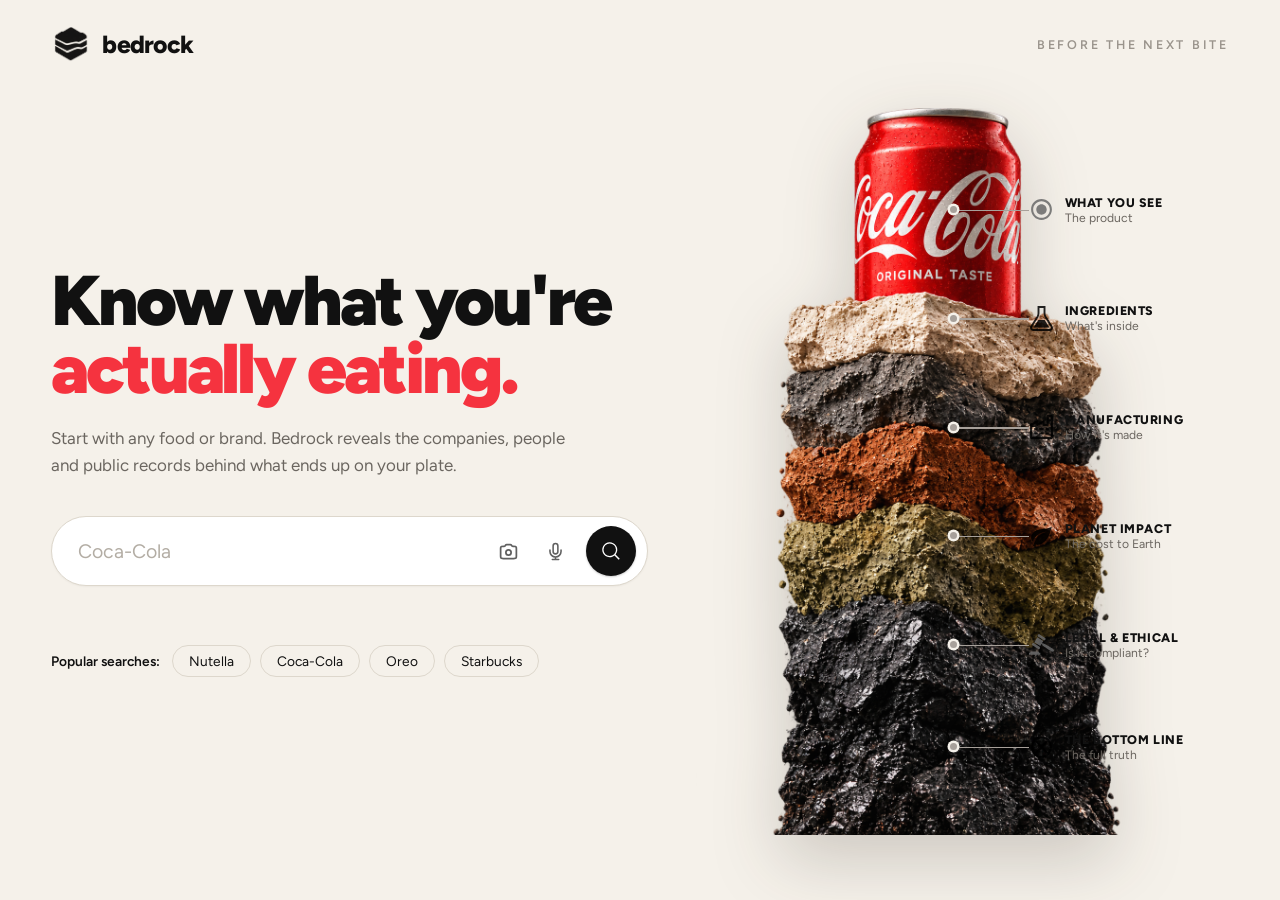
==== commit 78dd54f4: "The button keeps its glass, and the callouts sit beside the rock rather than on it **The glass was b" ====
--- a/frontend/index.html
+++ b/frontend/index.html
@@ -39,13 +39,17 @@
           </p>
 
           <form class="composer" id="intake-form" autocomplete="off">
-            <div class="media-preview" id="media-preview" hidden>
-              <img id="photo-preview" alt="">
-              <span id="attachment-label"></span>
-              <button class="remove-media" id="remove-photo" type="button" aria-label="Remove photo">&times;</button>
-            </div>
 
             <div class="composer__bar">
+              <!-- The attachment lives inside the bar, in front of the words: it
+                   is part of what you are asking, not a notice about it. -->
+              <div class="attach" id="media-preview" hidden>
+                <img id="photo-preview" alt="">
+                <button class="attach__x" id="remove-photo" type="button"
+                        aria-label="Remove photo">&times;</button>
+                <span class="attach__label" id="attachment-label"></span>
+              </div>
+
               <textarea id="subject" rows="1" placeholder="Coca-Cola" aria-label="Product or brand"></textarea>
 
               <div class="default-controls">
@@ -89,11 +93,10 @@
                cut out, so nothing has to be masked and no dark ground shows. The
                moment somebody names something it cross-fades to the plinth with
                that product standing on it. -->
-          <img class="core__default" id="core-default" src="assets/hero-default.png" alt="">
+          <img class="core__default" src="assets/hero-default.png" alt="">
           <div class="core__product" id="core-product">
             <img id="core-product-img" alt="">
           </div>
-          <img class="core__plinth" id="core-plinth" src="assets/plinth.png" alt="">
           <ul class="core__legend">
             <li style="--y:9%"><img src="assets/circle-dot-svgrepo-com.svg" alt=""><b>What you see</b><span>The product</span></li>
             <li style="--y:26%"><img src="assets/flask-2-svgrepo-com.svg" alt=""><b>Ingredients</b><span>What's inside</span></li>
--- a/frontend/styles.css
+++ b/frontend/styles.css
@@ -108,10 +108,63 @@
 .icon-button img { display: block; }
 
 .send-button {
-  width: 3.1rem; height: 3.1rem; background: var(--ink); margin-left: .25rem;
-}
-.send-button img { filter: invert(1); }
+  width: 3.1rem; height: 3.1rem; margin-left: .25rem; position: relative;
+  background: var(--ink);
+  box-shadow: 0 1px 2px rgba(17, 17, 17, .22);
+}
+.send-button img {
+  /* brightness(0) flattens the artwork to black whatever it shipped as, then
+     invert makes it white — `invert` alone depends on what the file happens to
+     contain, and this one is not black. */
+  filter: brightness(0) invert(1);
+  position: relative; z-index: 2;   /* above the working ring, always */
+}
 .send-button:hover, .send-button:focus-visible { transform: scale(1.05); }
+.send-button:active { transform: scale(.94); }
+
+/* Working. A cold trace runs 30-90 seconds, so the button has to keep saying
+   something for a long time — a spinner would claim progress it cannot measure,
+   and a dead button would look broken. Breathing says only "still going", which
+   is the honest amount to promise.
+
+   The ring behind it pulses on its own beat so the two never land together and
+   settle into something mechanical. Black throughout: the button is the one
+   control on the page and it does not need a second colour to be found. */
+.send-button.is-working {
+  cursor: progress;
+  animation: sb-breathe 1.9s ease-in-out infinite;
+}
+.send-button.is-working img { animation: sb-fade 1.9s ease-in-out infinite; }
+.send-button.is-working::after {
+  content: ""; position: absolute; inset: -4px; border-radius: 999px;
+  border: 1.5px solid var(--ink); z-index: 0;
+  animation: sb-ring 2.6s cubic-bezier(.4, 0, .3, 1) infinite;
+}
+.send-button.is-working:hover { transform: none; }
+
+@keyframes sb-breathe {
+  0%, 100% { transform: scale(1);    box-shadow: 0 1px 2px rgba(17, 17, 17, .22); }
+  50%      { transform: scale(1.06); box-shadow: 0 5px 18px rgba(17, 17, 17, .3); }
+}
+@keyframes sb-fade { 0%, 100% { opacity: 1; } 50% { opacity: .55; } }
+@keyframes sb-ring {
+  0%   { transform: scale(.9);  opacity: .7; }
+  70%  { transform: scale(1.5); opacity: 0; }
+  100% { transform: scale(1.5); opacity: 0; }
+}
+
+/* Done. One settle, so finishing is felt without a message. */
+.send-button.is-done { animation: sb-settle .55s cubic-bezier(.2, .7, .3, 1); }
+@keyframes sb-settle {
+  0%   { transform: scale(1.12); }
+  100% { transform: scale(1); }
+}
+
+@media (prefers-reduced-motion: reduce) {
+  .send-button.is-working { animation: none; opacity: .8; }
+  .send-button.is-working::after, .send-button.is-working img { animation: none; }
+  .send-button.is-done { animation: none; }
+}
 .send-button--wide {
   width: auto; height: auto; padding: .85rem 1.7rem; color: var(--paper);
   font-family: var(--sans); font-size: .82rem; font-weight: 600;
@@ -133,17 +186,26 @@
 .waveform i:nth-child(3n) { animation-delay: .26s; }
 @keyframes pulse { 0%, 100% { height: 25%; } 50% { height: 100%; } }
 
-.media-preview {
-  display: flex; align-items: center; gap: .8rem; margin: 0 0 .9rem;
-  padding: .55rem .8rem; border: 1px solid var(--line); border-radius: 1rem;
-  background: #fff; max-width: 41rem; font-size: .86rem; color: var(--ink-soft);
-}
-.media-preview[hidden] { display: none; }
-.media-preview img { width: 2.6rem; height: 2.6rem; object-fit: cover; border-radius: .6rem; }
-.remove-media {
-  margin-left: auto; border: 0; background: none; cursor: pointer;
-  font-size: 1.3rem; line-height: 1; color: var(--ink-soft);
-}
+/* The attachment, inside the bar. A thumbnail, a way to drop it, and a hairline
+   that separates the picture from the words — the two are one question, so they
+   share one field. */
+.attach {
+  display: flex; align-items: center; gap: .1rem; flex: none;
+  margin: 0 .7rem 0 0; padding-right: .8rem;
+  border-right: 1px solid var(--line);
+}
+.attach[hidden] { display: none; }
+.attach img {
+  width: 2.9rem; height: 2.9rem; object-fit: cover; border-radius: .7rem;
+  display: block; background: var(--paper-warm);
+}
+.attach__x {
+  border: 0; background: none; cursor: pointer; padding: 0 .5rem;
+  font-size: 1.35rem; line-height: 1; color: var(--ink-soft);
+  transition: color .18s ease;
+}
+.attach__x:hover, .attach__x:focus-visible { color: var(--ink); }
+.attach__label { display: none; }   /* the thumbnail is the label */
 
 .helper { margin: .9rem 0 0; min-height: 1.2rem; font-size: .84rem; color: var(--ink-soft); }
 
@@ -160,74 +222,44 @@
 .popular button:hover, .popular button:focus-visible { background: #fff; border-color: #c3bcae; }
 
 /* ------------------------------------------------------------- core sample */
-.core { position: relative; align-self: stretch; min-height: 30rem; }
-/* The shot as taken, cut out, used until there is a real subject. No mask and no
-   studio ground: the file already has an alpha channel. */
+/* The core sample. The photograph on the left, the legend on its own clear
+   paper to the right — they must not overlap, because a label sitting on the
+   rock is unreadable and the leader line is what does the pointing. Both are
+   placed against the same box so the callouts line up with the strata. */
+.core { position: relative; align-self: stretch; min-height: 34rem; }
+
 .core__default {
-  position: absolute; left: 34%; bottom: 0; transform: translateX(-50%);
-  height: 94%; width: auto; max-width: none;
-  object-fit: contain; object-position: bottom;
-  filter: drop-shadow(0 24px 34px rgba(40, 30, 20, .22));
-  transition: opacity .5s ease; z-index: 3;
-}
-.core.is-live .core__default { opacity: 0; pointer-events: none; }
-.core__plinth, .core__product { opacity: 0; transition: opacity .5s ease; }
-.core.is-live .core__plinth, .core.is-live .core__product { opacity: 1; }
-
-/* The plinth is fixed: it is the strata, and they do not change with the
-   product. Only the thing standing on them does. */
-.core__plinth {
-  position: absolute; left: 34%; bottom: 2%; transform: translateX(-50%);
-  height: 68%; width: auto; max-width: none; object-fit: contain; object-position: bottom;
-  /* Above the product on purpose: anything taller than the top stratum then
-     tucks into the rock rather than spearing through it, which reads as
-     embedded rather than broken. */
-  z-index: 2;
-  /* The photograph carries its own dark studio ground. Two masks are composited
-     so it sits on paper instead of reading as a pasted rectangle: a soft ellipse
-     that holds the subject, and edge fades that kill the four straight borders. */
-  /* The plinth is already cut out, so it only needs its base softened into the
-     paper — it should look quarried, not placed. */
-  -webkit-mask-image: linear-gradient(to bottom, #000 82%, transparent 100%);
-  mask-image: linear-gradient(to bottom, #000 82%, transparent 100%);
-  filter: drop-shadow(0 24px 34px rgba(40, 30, 20, .22));
-}
-
-/* The product sits on the top stratum, scaled to the plinth so a tall bottle and
-   a flat packet both land at the same place. */
-.core__product {
-  position: absolute; left: 34%; bottom: 60%; transform: translateX(-50%);
-  display: grid; place-items: end center; z-index: 1;
-  transition: opacity .45s ease, transform .45s cubic-bezier(.2, .7, .3, 1);
-}
-.core__product img {
-  /* Capped in viewport units rather than percentages: the core column's height
-     is only ever indefinite, so a percentage cap silently does nothing and a
-     two-litre bottle renders at full size straight through the plinth. */
-  max-height: 26vh; max-width: 15vw; width: auto; height: auto;
-  object-fit: contain; object-position: bottom;
-  filter: drop-shadow(0 14px 20px rgba(40, 30, 20, .32));
-}
-.core.is-live .core__product.is-swapping { opacity: 0; transform: translate(-50%, -14px); }
-
-.core__legend { position: absolute; inset: 0; margin: 0; padding: 0; list-style: none; }
+  position: absolute; left: 0; right: 17rem; top: 4%; bottom: 4%;
+  margin: auto; display: block;
+  max-height: 100%; max-width: 100%; width: auto;
+  object-fit: contain;
+  filter: drop-shadow(0 24px 34px rgba(40, 30, 20, .2));
+}
+
+.core__legend {
+  position: absolute; right: 0; top: 6%; bottom: 6%; width: 12.5rem;
+  margin: 0; padding: 0; list-style: none;
+}
 .core__legend li {
-  position: absolute; right: 0; top: var(--y); transform: translateY(-50%);
-  display: grid; grid-template-columns: 1.55rem 1fr; column-gap: .6rem;
-  width: 11.5rem; align-items: center;
-}
-/* the leader line back to the stratum it names */
+  position: absolute; left: 0; top: var(--y); transform: translateY(-50%);
+  display: grid; grid-template-columns: 1.6rem 1fr; column-gap: .65rem;
+  align-items: center; width: 100%;
+}
+/* The leader line, and the point it comes from. Grey rather than black: it is
+   an aid to reading, not a finding, and at black weight it competes with the
+   labels it exists to serve. */
 .core__legend li::before {
-  content: ""; position: absolute; right: 100%; top: 50%; width: 6.5rem;
-  height: 1px; background: #cfc8bc;
+  content: ""; position: absolute; right: 100%; top: 50%;
+  width: 4.5rem; height: 1.5px; background: #a7a09a;
 }
 .core__legend li::after {
-  content: ""; position: absolute; right: calc(100% + 6.5rem); top: 50%;
-  width: 5px; height: 5px; margin-top: -2px; border-radius: 50%; background: #b8b1a4;
-}
-.core__legend img { grid-row: span 2; width: 1.55rem; height: 1.55rem; opacity: .85; }
+  content: ""; position: absolute; right: calc(100% + 4.5rem); top: 50%;
+  width: 7px; height: 7px; margin-top: -3.5px; border-radius: 50%;
+  background: #a7a09a; box-shadow: 0 0 0 2.5px var(--paper);
+}
+.core__legend img { grid-row: span 2; width: 1.6rem; height: 1.6rem; opacity: .85; }
 .core__legend b {
-  font-size: .76rem; font-weight: 800; letter-spacing: .05em; text-transform: uppercase;
+  font-size: .78rem; font-weight: 800; letter-spacing: .045em; text-transform: uppercase;
 }
 .core__legend span { font-size: .76rem; color: var(--ink-soft); }
 
@@ -458,3 +490,85 @@
 /* The hidden attribute must win over any display rule above, or the flat
    collections the deck replaces keep showing underneath it. */
 [hidden] { display:none !important; }
+
+/* The loop. Illustrative, never evidence — which is why the label above it says
+   so, and why no figure or source ever sits inside the frame. */
+.pc-video { width:min(38rem,100%); border-radius:.75rem; display:block;
+  background:var(--paper-warm); aspect-ratio:16/9; object-fit:cover; }
+
+/* ------------------------------------------------------- the deck, in motion */
+/* Four movements, each one carrying a fact rather than decorating it. */
+
+/* 1. Going down. One step of ground per ownership card, so the descent is felt.
+      The palette only cools — it never darkens into drama, because the finding
+      at the bottom is a filing cabinet, not a crypt. */
+.deck {
+  --pc-depth: 0;
+  background:
+    linear-gradient(180deg,
+      color-mix(in oklab, var(--paper) calc(100% - var(--pc-depth) * 7%), #8d8f86) 0%,
+      var(--paper) 68%);
+  transition: background 900ms cubic-bezier(.4, 0, .2, 1);
+}
+
+/* 2. Cards arrive from below when you go deeper, from above when you go back. */
+.pc-card { animation: pc-down .5s cubic-bezier(.2, .7, .3, 1) both; }
+.pc-card[data-back] { animation-name: pc-up; }
+@keyframes pc-down { from { opacity: 0; transform: translateY(26px); } }
+@keyframes pc-up   { from { opacity: 0; transform: translateY(-26px); } }
+
+/* 3. The border trail. Only ever the countries the chain actually crossed. */
+.pc-trail {
+  position: fixed; left: 50%; bottom: 3.4rem; transform: translateX(-50%);
+  display: flex; gap: .55rem; align-items: baseline; margin: 0;
+  font-family: var(--mono); font-size: .72rem; letter-spacing: .16em;
+  color: var(--ink-soft);
+}
+.pc-trail[hidden] { display: none; }
+.pc-trail b { font-weight: 500; animation: pc-pop .45s cubic-bezier(.2, .7, .3, 1) both; }
+.pc-trail i { font-style: normal; opacity: .4; }
+@keyframes pc-pop { from { opacity: 0; transform: translateY(6px); } }
+
+/* 4. The silence. Each phrasing types in, greys out, and only then does the
+      zero arrive — printing the list at once reads as "not found", which is the
+      opposite of what four empty answers mean. */
+.pc-qs li {
+  opacity: 0; transform: translateX(-8px);
+  transition: opacity .35s ease, transform .35s ease, color .35s ease;
+}
+.pc-qs li.in { opacity: 1; transform: none; }
+.pc-qs li.empty { color: var(--ink-soft); }
+.pc-qs li.empty::after { content: " → rows = 0"; color: var(--red); opacity: .85; }
+
+.pc-late, .pc-figure--late {
+  opacity: 0; transform: translateY(10px);
+  transition: opacity .5s ease, transform .5s cubic-bezier(.2, .7, .3, 1);
+}
+.pc-late.in, .pc-figure--late.in { opacity: 1; transform: none; }
+
+/* The chip that says whose record it is. It lands after the claim so the reader
+   reads what happened before learning it is filed above the packet. */
+.pc-above {
+  display: inline-block; margin: .7rem 0 0; padding: .2rem .6rem;
+  font-family: var(--mono); font-size: .72rem; letter-spacing: .04em;
+  background: var(--ink); color: var(--paper);
+}
+
+@media (prefers-reduced-motion: reduce) {
+  .pc-card, .pc-trail b { animation: none; }
+  .pc-qs li, .pc-late, .pc-figure--late { opacity: 1; transform: none; }
+  .deck { transition: none; }
+}
+
+/* The verdict gates the click-anywhere advance, so it needs its own way out —
+   otherwise the card that tells you what you got wrong is the one you cannot go
+   back and re-read. */
+.pc-nav { display: flex; gap: .6rem; justify-content: center; margin: 2.4rem 0 0; }
+.pc-nav__b {
+  border: 1px solid var(--line); background: none; border-radius: 999px;
+  padding: .5rem 1.1rem; font: inherit; font-size: .82rem; cursor: pointer;
+  color: var(--ink-soft); transition: .18s ease;
+}
+.pc-nav__b:hover, .pc-nav__b:focus-visible {
+  color: var(--ink); border-color: #c3bcae; background: #fff;
+}
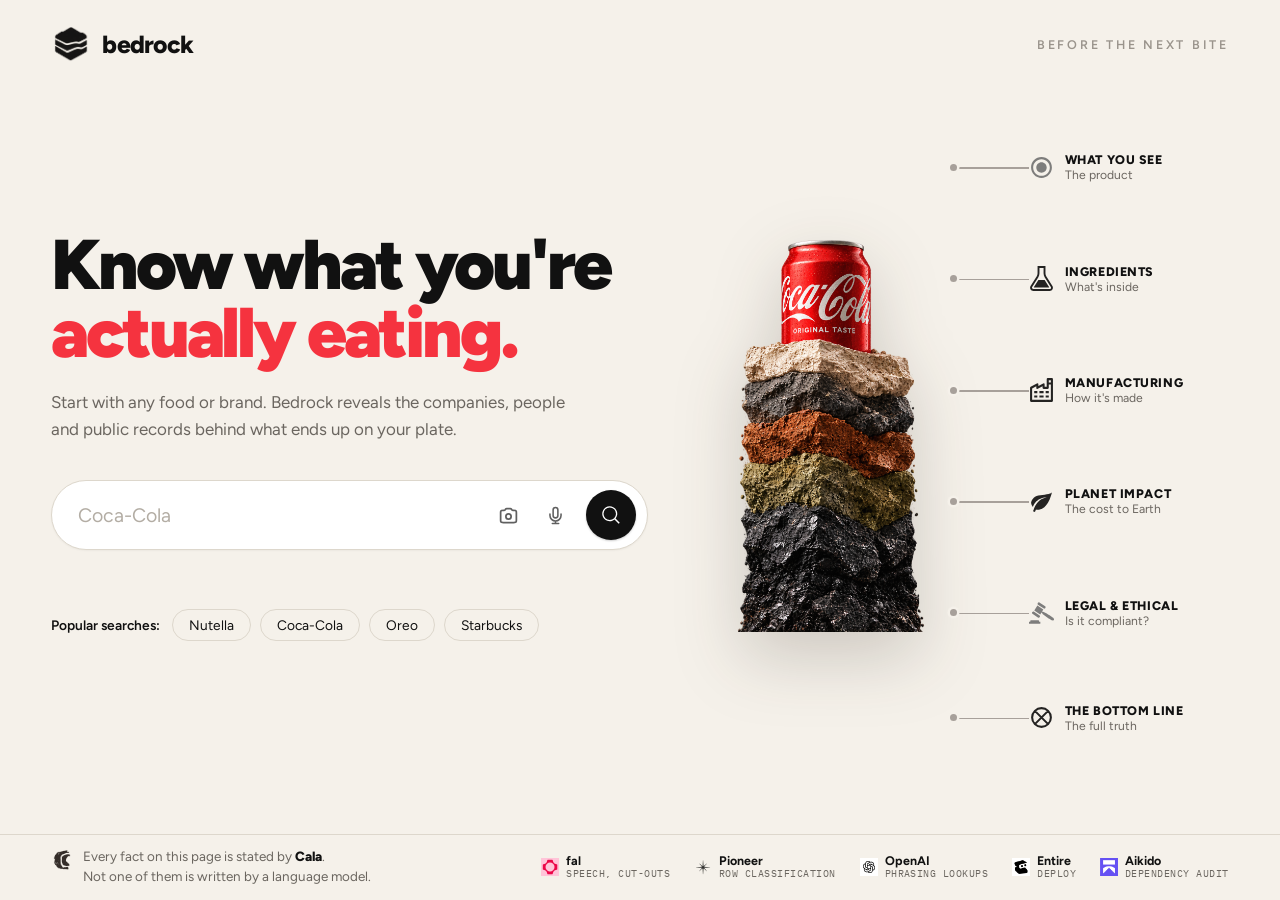
==== commit c5185a79: "The record had the dark side all along; nobody was asking for it `SampleRequest.include` did not lis" ====
--- a/frontend/index.html
+++ b/frontend/index.html
@@ -85,18 +85,10 @@
             <button type="button" data-suggest="Starbucks">Starbucks</button>
           </div>
         </div>
-
-        <!-- The core sample. The plinth never changes — it is what everything is
-             made of. The product on top is whatever the person just named. -->
+          <!-- Fixed. The strata are the argument of the page, not a reaction to
+               the search box: everything on a shelf sits on the same six layers. -->
         <div class="core" aria-hidden="true">
-          <!-- Until there is a subject, the hero is the shot as taken — already
-               cut out, so nothing has to be masked and no dark ground shows. The
-               moment somebody names something it cross-fades to the plinth with
-               that product standing on it. -->
           <img class="core__default" src="assets/hero-default.png" alt="">
-          <div class="core__product" id="core-product">
-            <img id="core-product-img" alt="">
-          </div>
           <ul class="core__legend">
             <li style="--y:9%"><img src="assets/circle-dot-svgrepo-com.svg" alt=""><b>What you see</b><span>The product</span></li>
             <li style="--y:26%"><img src="assets/flask-2-svgrepo-com.svg" alt=""><b>Ingredients</b><span>What's inside</span></li>
@@ -128,10 +120,20 @@
         <button class="send-button send-button--wide" id="again" type="button">Trace another</button>
       </section>
 
-      <details class="response" id="response-panel" hidden>
-        <summary>Raw stream</summary>
-        <pre id="response-output"></pre>
-      </details>
+      <footer class="credits">
+        <p class="credits__lead">
+          <img src="assets/sponsor-cala.png" alt="Cala" width="22" height="22">
+          <span>Every fact on this page is stated by <b>Cala</b>.<br>
+          Not one of them is written by a language model.</span>
+        </p>
+        <ul class="credits__stack">
+          <li><img src="assets/sponsor-fal.png" alt="" width="18" height="18"><b>fal</b><span>speech, cut-outs</span></li>
+          <li><img class="is-pale" src="assets/sponsor-pioneer.png" alt="" width="18" height="18"><b>Pioneer</b><span>row classification</span></li>
+          <li><img src="assets/sponsor-openai.png" alt="" width="18" height="18"><b>OpenAI</b><span>phrasing lookups</span></li>
+          <li><img src="assets/sponsor-entire.png" alt="" width="18" height="18"><b>Entire</b><span>deploy</span></li>
+          <li><img src="assets/sponsor-aikido.png" alt="" width="18" height="18"><b>Aikido</b><span>dependency audit</span></li>
+        </ul>
+      </footer>
     </main>
 
     <p class="notice" id="notice" role="status"></p>
--- a/frontend/styles.css
+++ b/frontend/styles.css
@@ -25,6 +25,7 @@
   font-family: var(--sans);
   -webkit-font-smoothing: antialiased;
   overflow-x: hidden;
+  padding-bottom: 4.5rem;   /* clears the floating credits */
 }
 
 /* ------------------------------------------------------------- masthead */
@@ -48,7 +49,7 @@
   align-items: center;
   gap: clamp(1rem, 4vw, 3rem);
   padding: clamp(1.5rem, 5vh, 4rem) clamp(1.25rem, 4vw, 3.25rem) 3rem;
-  min-height: calc(100vh - 5rem);
+  min-height: calc(100vh - 9.5rem);
 }
 .start[hidden] { display: none; }
 .start__copy { max-width: 40rem; }
@@ -226,18 +227,33 @@
    paper to the right — they must not overlap, because a label sitting on the
    rock is unreadable and the leader line is what does the pointing. Both are
    placed against the same box so the callouts line up with the strata. */
-.core { position: relative; align-self: stretch; min-height: 34rem; }
+/* Two real columns rather than two absolutely-positioned boxes. The image was
+   inset from the right and then centred inside what was left, so how far the
+   rock actually sat from its labels depended on the shape of the window — at
+   most widths the leader lines pointed at nothing. `justify-self: end` puts the
+   rock's edge on the column boundary, and the gutter *is* the length of the
+   leader line, so the two are attached by construction. */
+.core {
+  position: relative;
+  align-self: stretch;
+  min-height: clamp(21rem, 56vh, 34rem);
+  display: grid;
+  grid-template-columns: minmax(0, 1fr) 12.5rem;
+  column-gap: 4.5rem;
+  align-items: center;
+}
 
 .core__default {
-  position: absolute; left: 0; right: 17rem; top: 4%; bottom: 4%;
-  margin: auto; display: block;
-  max-height: 100%; max-width: 100%; width: auto;
+  justify-self: end;
+  display: block;
+  max-height: clamp(21rem, 56vh, 34rem);
+  max-width: 100%; width: auto; height: auto;
   object-fit: contain;
   filter: drop-shadow(0 24px 34px rgba(40, 30, 20, .2));
 }
 
 .core__legend {
-  position: absolute; right: 0; top: 6%; bottom: 6%; width: 12.5rem;
+  position: relative; align-self: stretch;
   margin: 0; padding: 0; list-style: none;
 }
 .core__legend li {
@@ -250,7 +266,7 @@
    labels it exists to serve. */
 .core__legend li::before {
   content: ""; position: absolute; right: 100%; top: 50%;
-  width: 4.5rem; height: 1.5px; background: #a7a09a;
+  width: 4.5rem; height: 1.5px; background: #a7a09a;   /* == the grid gutter */
 }
 .core__legend li::after {
   content: ""; position: absolute; right: calc(100% + 4.5rem); top: 50%;
@@ -409,9 +425,14 @@
 /* ------------------------------------------------------------- responsive */
 @media (max-width: 980px) {
   .start { grid-template-columns: 1fr; min-height: 0; }
-  .core { min-height: 24rem; order: -1; }
-  .core__stack { right: 30%; height: 100%; bottom: 0; }
-  .core__legend li { width: 9.5rem; }
+  /* Narrower gutter, and the leader line follows it — the two are one number in
+     two places, so they have to move together or the lines detach again. */
+  .core {
+    min-height: 24rem; order: -1;
+    grid-template-columns: minmax(0, 1fr) 9.5rem;
+    column-gap: 3rem;
+  }
+  .core__default { max-height: 24rem; }
   .core__legend li::before { width: 3rem; }
   .core__legend li::after { right: calc(100% + 3rem); }
 }
@@ -435,6 +456,14 @@
 
 .pc-eyebrow { font:500 .63rem/1 var(--mono); letter-spacing:.18em; text-transform:uppercase;
   color:var(--ink-soft); }
+/* The concern questions are the only cards where being wrong costs the reader
+   something, so their eyebrow is the one place the red is spent. */
+.pc-eyebrow--warn { color: var(--red); }
+.pc-eyebrow--warn::before {
+  content: ""; display: inline-block; vertical-align: .05em;
+  width: .42em; height: .42em; margin-right: .55em;
+  border-radius: 50%; background: currentColor;
+}
 .pc-head { font-family:var(--sans); font-weight:800; letter-spacing:-.035em; line-height:1.02;
   font-size:clamp(1.9rem,1rem + 3.6vw,3.2rem); max-width:18ch; text-wrap:balance; }
 .pc-head--under { font-weight:600; font-size:clamp(1.15rem,.85rem + 1.3vw,1.7rem);
@@ -572,3 +601,67 @@
 .pc-nav__b:hover, .pc-nav__b:focus-visible {
   color: var(--ink); border-color: #c3bcae; background: #fff;
 }
+
+/* ---------------------------------------------------------------------------
+   who says what
+   ---------------------------------------------------------------------------
+   The distinction the whole project rests on, printed where it can be checked.
+   Cala is on its own line, at its own size, because Cala is the only one of
+   these that states a fact; the rest are listed with the job they do, so
+   "powered by" can never be read as "wrote the answer". */
+.credits {
+  /* Floated rather than placed. It is a standing declaration about every page
+     below it, so it stays legible without spending a screenful of the hero to
+     say so — and the hero keeps its own height instead of being squeezed. */
+  position: fixed; left: 0; right: 0; bottom: 0; z-index: 40;
+  background: color-mix(in srgb, var(--paper) 92%, transparent);
+  backdrop-filter: blur(10px);
+  -webkit-backdrop-filter: blur(10px);
+  margin: 0;
+  padding: .78rem clamp(1.25rem, 4vw, 3.25rem) .85rem;
+  border-top: 1px solid var(--line);
+  display: flex;
+  flex-wrap: wrap;
+  align-items: center;
+  justify-content: space-between;
+  gap: .85rem 2.5rem;
+}
+.credits__lead {
+  margin: 0;
+  display: flex; align-items: flex-start; gap: .6rem;
+  font-size: .84rem; line-height: 1.45;
+  color: var(--ink-soft);
+}
+.credits__lead img { flex: none; margin-top: .1rem; }
+.credits__lead b { color: var(--ink); font-weight: 800; }
+
+.credits__stack {
+  margin: 0; padding: 0; list-style: none;
+  display: flex; flex-wrap: wrap; gap: .5rem 1.5rem;
+}
+.credits__stack li {
+  display: grid;
+  grid-template-columns: auto auto;
+  grid-template-rows: auto auto;
+  align-items: center;
+  column-gap: .42rem;
+}
+.credits__stack img { grid-row: span 2; width: 18px; height: 18px; }
+/* Pioneer's mark ships near-white — invisible on this paper. Flattening it to
+   black is a rendering of a monochrome logo, not a redrawing of it. */
+.credits__stack img.is-pale { filter: brightness(0); opacity: .8; }
+.credits__stack b {
+  align-self: end;
+  font-size: .78rem; font-weight: 700; color: var(--ink); line-height: 1.1;
+}
+.credits__stack span {
+  align-self: start;
+  font-family: var(--mono);
+  font-size: .62rem; color: var(--ink-soft);
+  text-transform: uppercase; letter-spacing: .05em;
+}
+
+@media (max-width: 900px) {
+  .credits { padding-bottom: 2rem; }
+  .credits__stack { gap: .5rem 1.1rem; }
+}
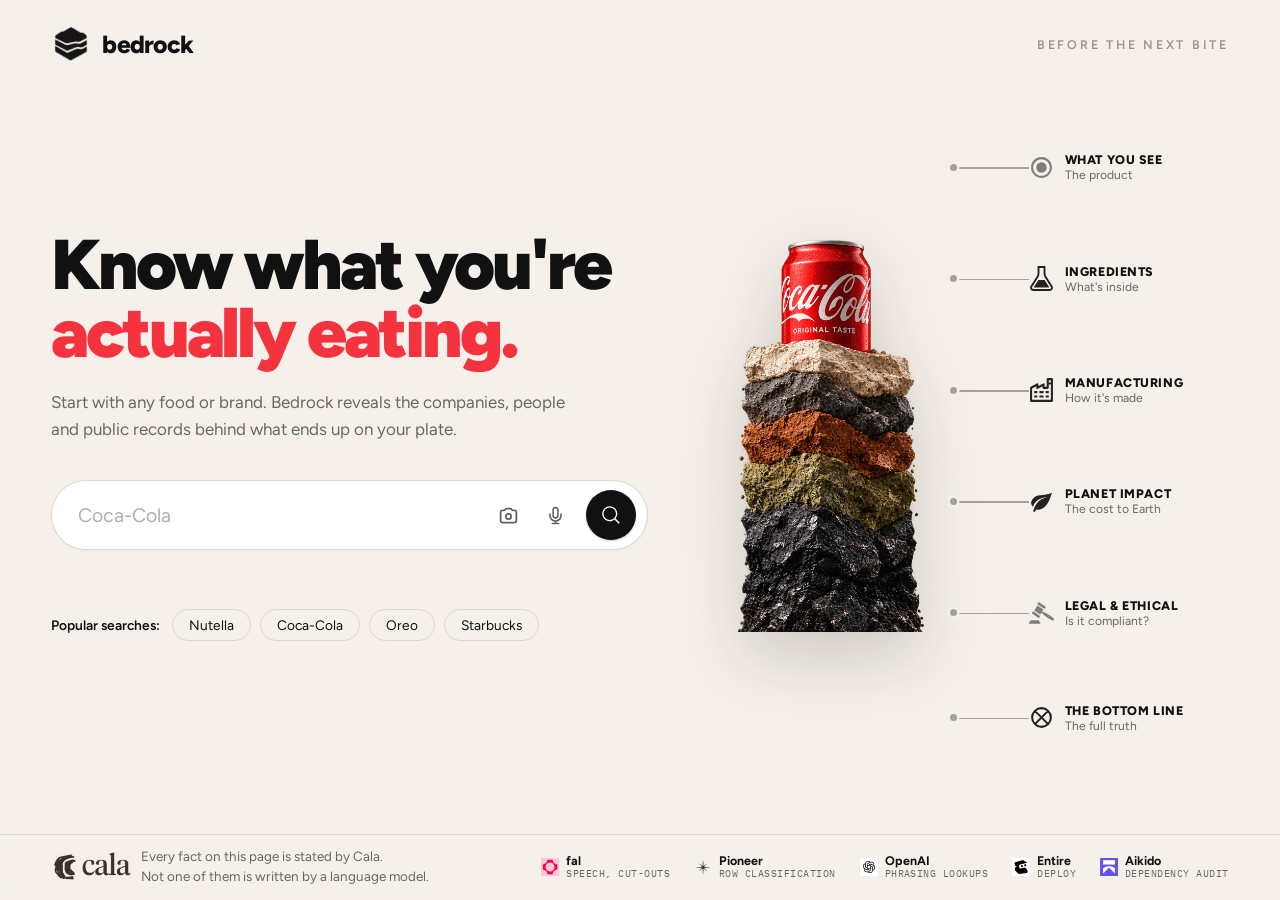
==== commit 73f98c3f: "Cala's own lockup in the credits strip The favicon was a 22px square with no name in it, which is no" ====
--- a/frontend/index.html
+++ b/frontend/index.html
@@ -122,8 +122,9 @@
 
       <footer class="credits">
         <p class="credits__lead">
-          <img src="assets/sponsor-cala.png" alt="Cala" width="22" height="22">
-          <span>Every fact on this page is stated by <b>Cala</b>.<br>
+          <img class="credits__cala" src="assets/sponsor-cala.gif" alt="Cala"
+               width="80" height="30">
+          <span>Every fact on this page is stated by Cala.<br>
           Not one of them is written by a language model.</span>
         </p>
         <ul class="credits__stack">
--- a/frontend/styles.css
+++ b/frontend/styles.css
@@ -632,7 +632,16 @@
   font-size: .84rem; line-height: 1.45;
   color: var(--ink-soft);
 }
-.credits__lead img { flex: none; margin-top: .1rem; }
+/* The full lockup, at its own size, because it is the only name in this strip
+   that is making a claim. It ships on an opaque near-white ground rather than
+   transparent; multiply drops that against the paper and leaves the ink, which
+   also keeps the animation intact — keying the white out would have meant
+   re-encoding it to a still. */
+.credits__cala {
+  flex: none; align-self: center;
+  width: auto; height: 1.9rem;
+  mix-blend-mode: multiply;
+}
 .credits__lead b { color: var(--ink); font-weight: 800; }
 
 .credits__stack {
